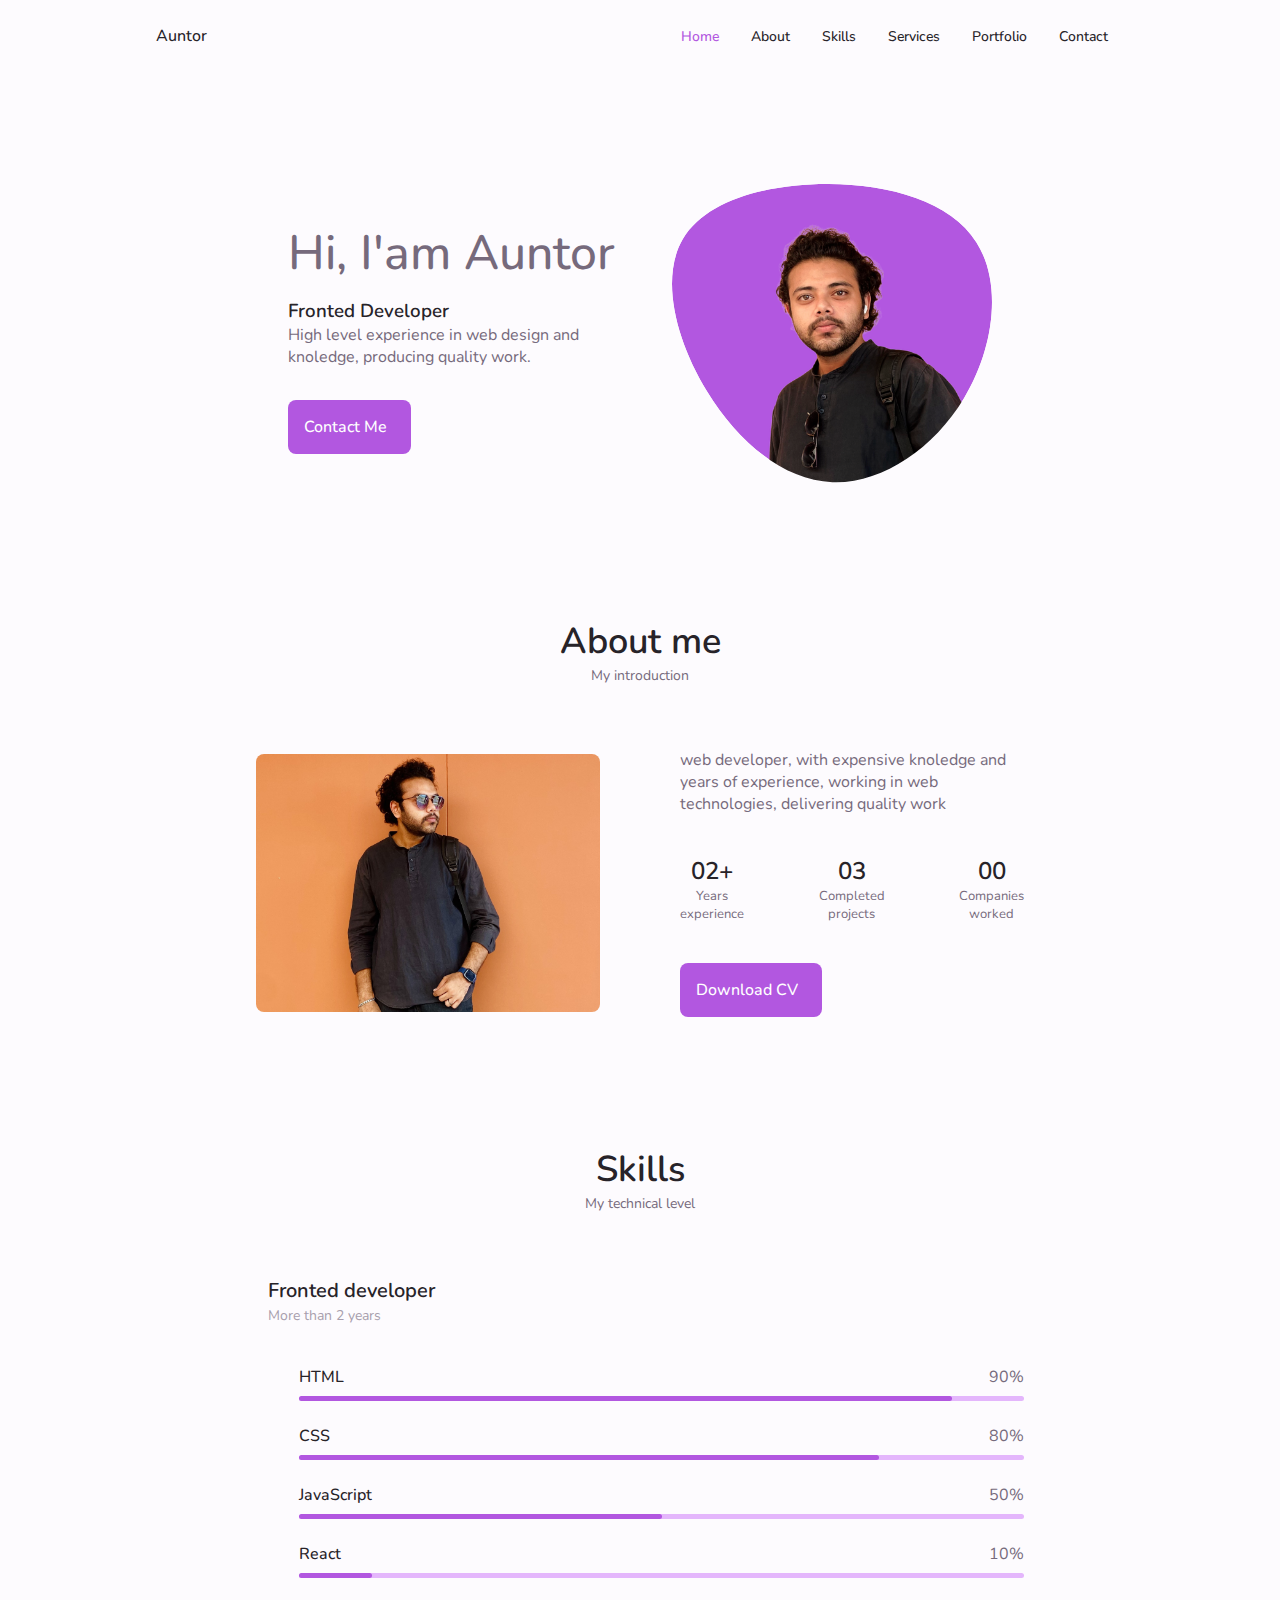
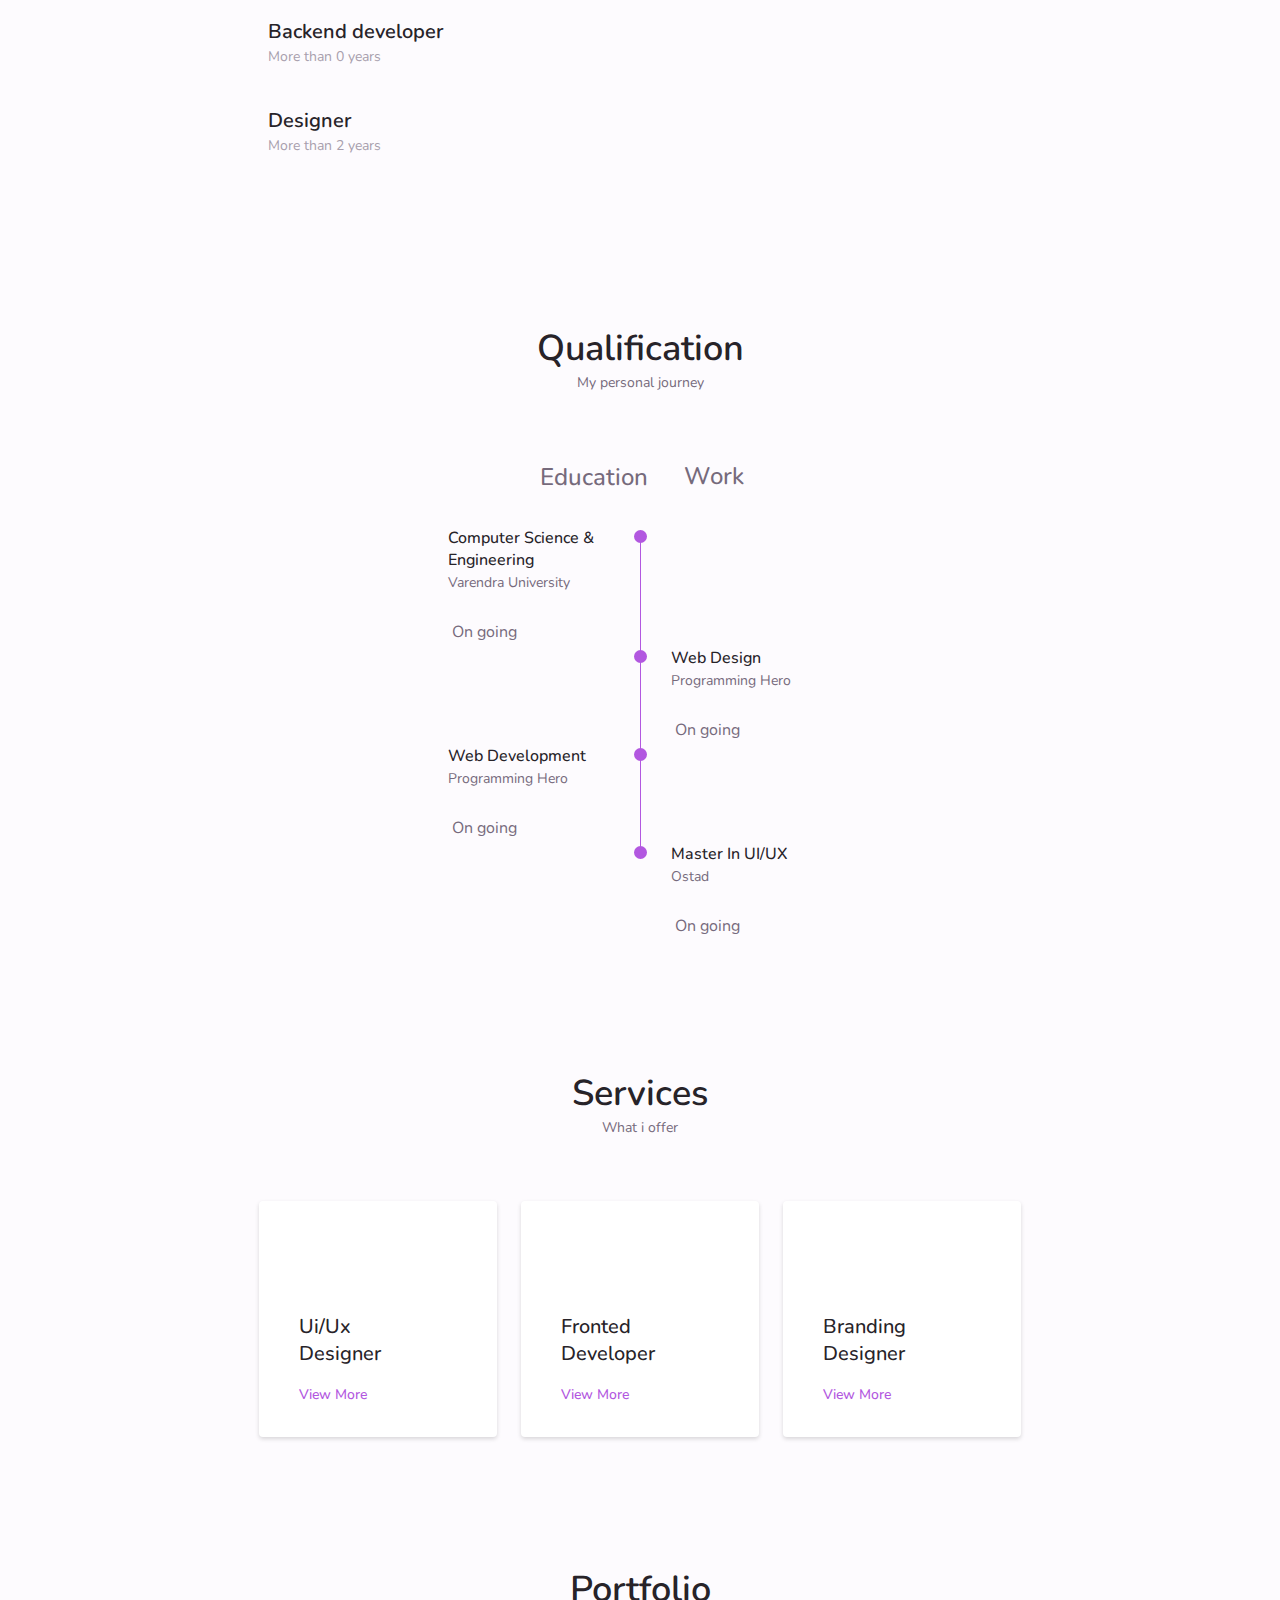
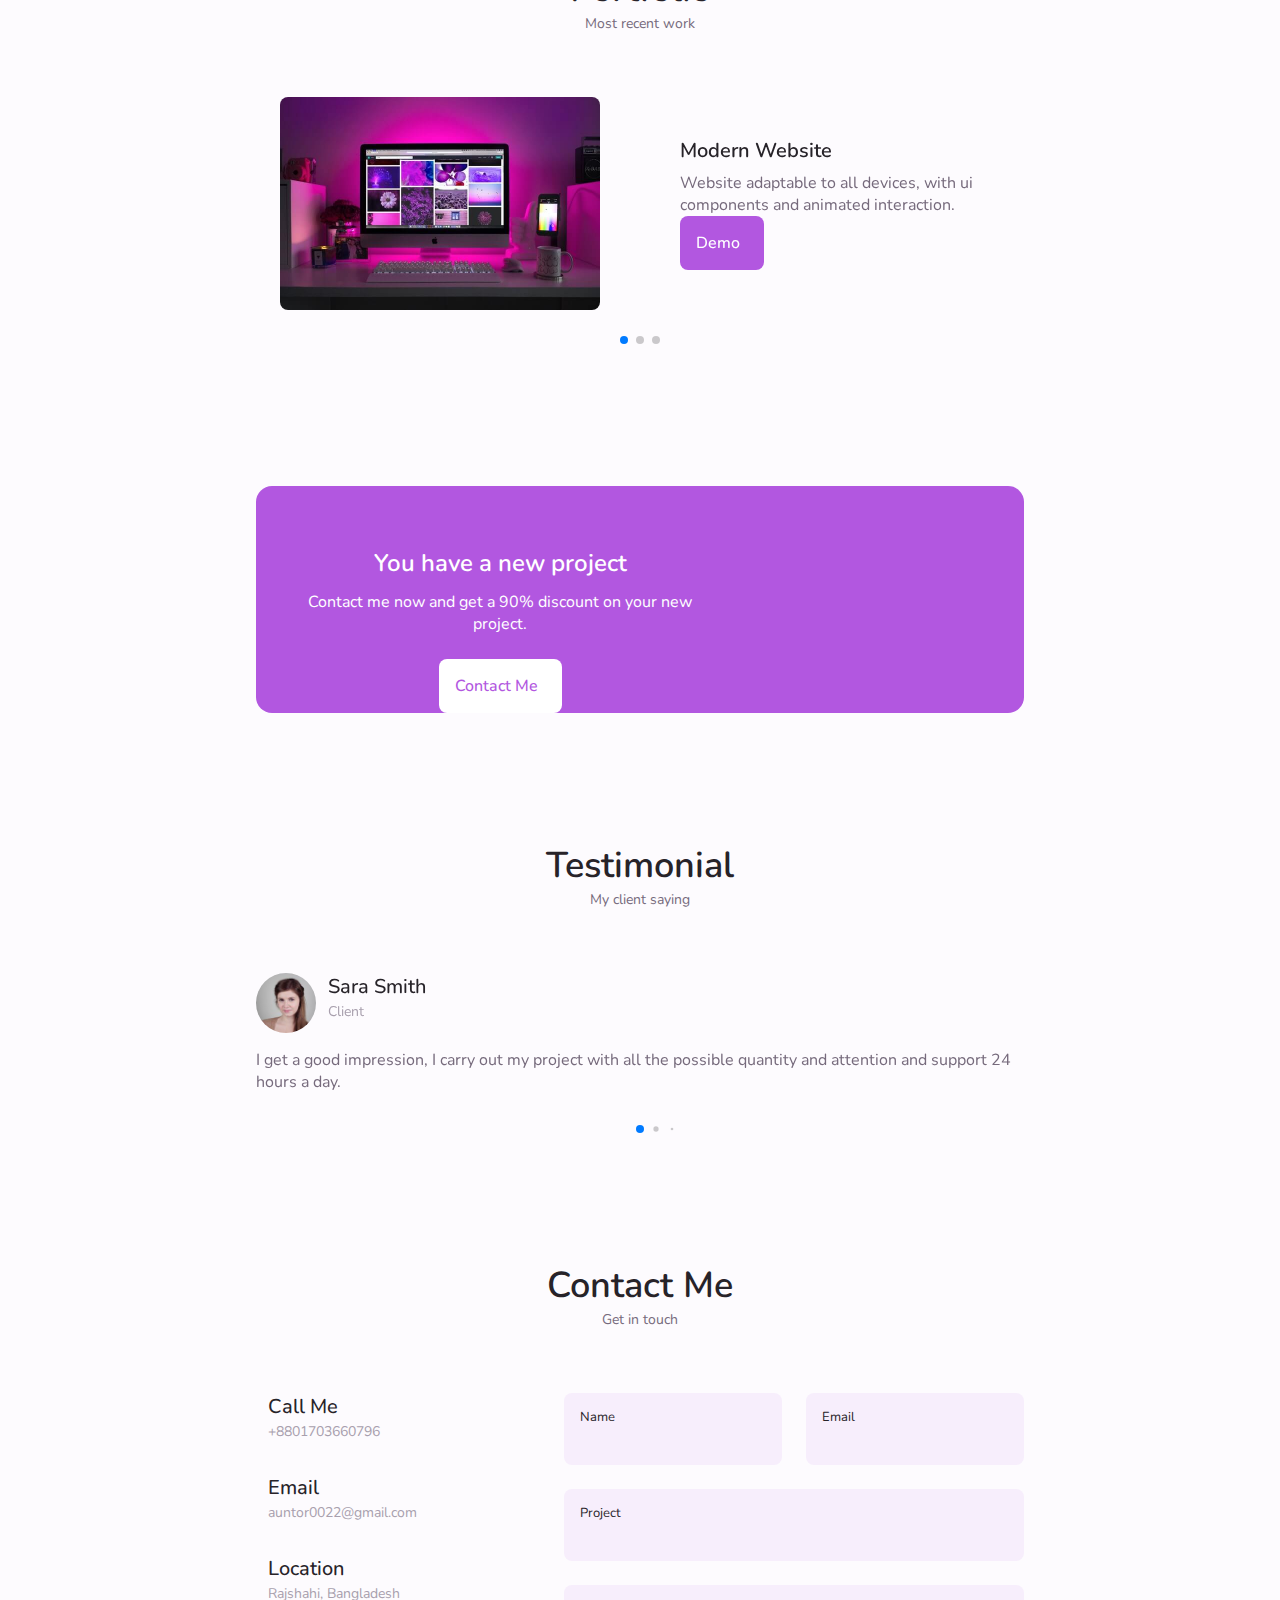
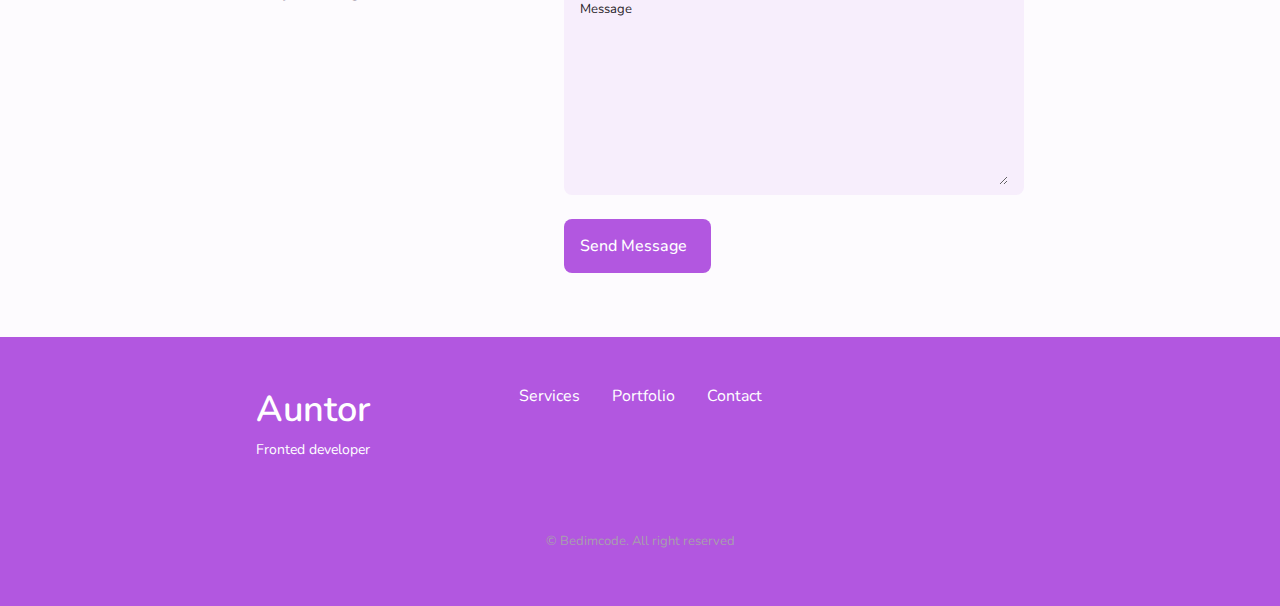
==== index.html @ 0e282d73 "Add files via upload" ====
<!DOCTYPE html>
<html lang="en">

<!-- <head> -->
<meta charset="UTF-8">
<meta name="viewport" content="width=device-width, initial-scale=1.0">

<!-- UNICON -->
<link rel="stylesheet" href="https://unicons.iconscout.com/release/v4.0.8/css/line.css">

<link rel="stylesheet" href="/CSS/swiper-bundle.min.css">

<!-- CSS -->
<link rel="stylesheet" href="/CSS/style.css">

<title>Portfolio</title>
</head>

<body>

    <!-- Header -->
    <header class="header" id="header">
        <nav class="nav container">
            <a href="#" class="nav_logo">Auntor</a>

            <div class="nav_menu" id="nav-menu">
                <ul class="nav_list grid">
                    <li class="nav_item">
                        <a href="#home" class="nav_link active-link">
                            <i class="uil uil-estate nav_icon"></i> Home

                        </a>
                    </li>
                    <li class="nav_item">
                        <a href="#about" class="nav_link">
                            <i class="uil uil-user nav_icon"></i> About

                        </a>
                    </li>
                    <li class="nav_item">
                        <a href="#skills" class="nav_link">
                            <i class="uil uil-file-alt nav_icon"></i> Skills

                        </a>
                    </li>
                    <li class="nav_item">
                        <a href="#services" class="nav_link">
                            <i class="uil uil-briefcase-alt nav_icon"></i> Services

                        </a>
                    </li>
                    <li class="nav_item">
                        <a href="#portfolio" class="nav_link">
                            <i class="uil uil-scenery nav_icon"></i> Portfolio

                        </a>
                    </li>
                    <li class="nav_item">
                        <a href="#contact" class="nav_link">
                            <i class="uil uil-message nav_icon"></i> Contact

                        </a>
                    </li>
                </ul>
                <i class="uil uil-times nav_close " id="nav-close"></i>
            </div>

            <div class="nav_btns">
                <!-- Theme change button -->
                <i class="uil uil-moon change-theme" id="theme-button"></i>

                <div class="nav_toggle" id="nav-toggle">
                    <i class="uil uil-apps"></i>
                </div>
            </div>
        </nav>
    </header>

    <!-- Main -->
    <main class="main">
        <!-- Home -->
        <section class="home section" id="home">
            <div class="home_container container grid">
                <div class="home_content grid">
                    <div class="home_social">
                        <a href="" target="_blank" class="home_social-icon">
                            <i class="uil uil-linkedin-alt"></i>
                        </a>
                        <a href="" target="_blank" class="home_social-icon">
                            <i class="uil uil-dribbble"></i>
                        </a>
                        <a href="" target="_blank" class="home_social-icon">
                            <i class="uil uil-github-alt"></i>
                        </a>
                    </div>

                    <div class="home_img">
                        <svg class="home_blob" viewBox="0 0 200 187" xmlns="http://www.w3.org/2000/svg"
                            xmlns:xlink="http://www.w3.org/1999/xlink">
                            <mask id="mask0" mask-type="alpha">
                                <path d="M190.312 36.4879C206.582 62.1187 201.309 102.826 182.328 134.186C163.346 165.547 
                                130.807 187.559 100.226 186.353C69.6454 185.297 41.0228 161.023 21.7403 129.362C2.45775 
                                97.8511 -7.48481 59.1033 6.67581 34.5279C20.9871 10.1032 59.7028 -0.149132 97.9666 
                                0.00163737C136.23 0.303176 174.193 10.857 190.312 36.4879Z" />
                            </mask>
                            <g mask="url(#mask0)">
                                <path d="M190.312 36.4879C206.582 62.1187 201.309 102.826 182.328 134.186C163.346 
                                165.547 130.807 187.559 100.226 186.353C69.6454 185.297 41.0228 161.023 21.7403 
                                129.362C2.45775 97.8511 -7.48481 59.1033 6.67581 34.5279C20.9871 10.1032 59.7028 
                                -0.149132 97.9666 0.00163737C136.23 0.303176 174.193 10.857 190.312 36.4879Z" />
                                <image class="home_blob-img" x="12" y="18" href="/img/dp.png" />
                            </g>
                        </svg>

                    </div>

                    <div class="home_data">
                        <h1 class="home_title">Hi, I'am Auntor</h1>
                        <h3 class="home_subtitle">Fronted Developer</h3>
                        <p class="home_description">High level experience in web design
                            and knoledge, producing quality work.
                        </p>
                        <a href="#contact" class="button button--flex">
                            Contact Me <i class="uil uil-message button_icon"></i>
                        </a>
                    </div>

                    <div class="home_scroll">
                        <a href="#about" class="home_scroll-button button--flex">
                            <i class="uil uil-mouse-alt home_scroll-mouse"></i>
                            <span class="home_scroll-name">Scroll down</span>
                            <i class="uil uil-arrow-down home_scroll-arrow"></i>
                        </a>
                    </div>
                </div>
            </div>
        </section>

        <!-- About -->
        <section class="about section" id="about">
            <h2 class="section_title">About me</h2>
            <span class="section_subtitle">My introduction</span>

            <div class="about_container container grid">
                <img src="/img/image1.jpeg" alt="" class="about_img">
                <div class="about_data">
                    <p class="about_description">
                        web developer, with expensive knoledge and years of experience,
                        working in web technologies, delivering quality work
                    </p>
                    <div class="about_info">
                        <div>
                            <span class="about_info-title">02+</span>
                            <span class="about_info-name">Years <br> experience </span>
                        </div>
                        <div>
                            <span class="about_info-title">03</span>
                            <span class="about_info-name">Completed <br> projects </span>
                        </div>
                        <div>
                            <span class="about_info-title">00</span>
                            <span class="about_info-name">Companies <br> worked </span>
                        </div>
                    </div>

                    <div class="about_buttons">
                        <a download="" href="" class="button button--flex">
                            Download CV<i class="uil uil-download-alt button_icon"></i>
                        </a>
                    </div>
                </div>
            </div>
        </section>

        <!-- Skills -->
        <section class="skills section" id="skills">
            <h2 class="section_title">Skills</h2>
            <span class="section_subtitle">My technical level</span>

            <div class="skills_container container grid">
                <div>
                    <!-- Skills 1 -->
                    <div class="skills_content skills_open ">
                        <div class="skills_header">
                            <i class="uil uil-brackets-curly skills_icon"></i>

                            <div>
                                <h1 class="skills_title">Fronted developer</h1>
                                <span class="skills_subtitle">More than 2 years</span>
                            </div>

                            <i class="uil uil-angle-down skills_arrow"></i>
                        </div>

                        <div class="skills_list grid">
                            <div class="skills_data">
                                <div class="skills_titles">
                                    <h3 class="skills_name">HTML</h3>
                                    <span class="skills_number">90%</span>
                                </div>
                                <div class="skills_bar">
                                    <span class="skills_parcentage skills_html"></span>
                                </div>
                            </div>

                            <div class="skills_data">
                                <div class="skills_titles">
                                    <h3 class="skills_name">CSS</h3>
                                    <span class="skills_number">80%</span>
                                </div>
                                <div class="skills_bar">
                                    <span class="skills_parcentage skills_css"></span>
                                </div>
                            </div>

                            <div class="skills_data">
                                <div class="skills_titles">
                                    <h3 class="skills_name">JavaScript</h3>
                                    <span class="skills_number">50%</span>
                                </div>
                                <div class="skills_bar">
                                    <span class="skills_parcentage skills_js"></span>
                                </div>
                            </div>

                            <div class="skills_data">
                                <div class="skills_titles">
                                    <h3 class="skills_name">React</h3>
                                    <span class="skills_number">10%</span>
                                </div>
                                <div class="skills_bar">
                                    <span class="skills_parcentage skills_react"></span>
                                </div>
                            </div>

                        </div>
                    </div>

                    <!-- Skills 2 -->
                    <div class="skills_content skills_close">
                        <div class="skills_header">
                            <i class="uil uil-server-network skills_icon"></i>

                            <div>
                                <h1 class="skills_title">Backend developer</h1>
                                <span class="skills_subtitle">More than 0 years</span>
                            </div>

                            <i class="uil uil-angle-down skills_arrow"></i>
                        </div>

                        <div class="skills_list grid">
                            <div class="skills_data">
                                <div class="skills_titles">
                                    <h3 class="skills_name">PHP</h3>
                                    <span class="skills_number">50%</span>
                                </div>
                                <div class="skills_bar">
                                    <span class="skills_parcentage skills_php"></span>
                                </div>
                            </div>

                            <div class="skills_data">
                                <div class="skills_titles">
                                    <h3 class="skills_name">Node Js</h3>
                                    <span class="skills_number">0%</span>
                                </div>
                                <div class="skills_bar">
                                    <span class="skills_parcentage skills_node"></span>
                                </div>
                            </div>

                            <div class="skills_data">
                                <div class="skills_titles">
                                    <h3 class="skills_name">Firebase</h3>
                                    <span class="skills_number">0%</span>
                                </div>
                                <div class="skills_bar">
                                    <span class="skills_parcentage skills_firebase"></span>
                                </div>
                            </div>

                            <div class="skills_data">
                                <div class="skills_titles">
                                    <h3 class="skills_name">Python</h3>
                                    <span class="skills_number">65%</span>
                                </div>
                                <div class="skills_bar">
                                    <span class="skills_parcentage skills_python"></span>
                                </div>
                            </div>

                        </div>
                    </div>

                    <!-- Skills 3 -->
                    <div class="skills_content skills_close">
                        <div class="skills_header">
                            <i class="uil uil-swatchbook skills_icon"></i>

                            <div>
                                <h1 class="skills_title">Designer</h1>
                                <span class="skills_subtitle">More than 2 years</span>
                            </div>

                            <i class="uil uil-angle-down skills_arrow"></i>
                        </div>

                        <div class="skills_list grid">
                            <div class="skills_data">
                                <div class="skills_titles">
                                    <h3 class="skills_name">Figma</h3>
                                    <span class="skills_number">40%</span>
                                </div>
                                <div class="skills_bar">
                                    <span class="skills_parcentage skills_figma"></span>
                                </div>
                            </div>

                            <div class="skills_data">
                                <div class="skills_titles">
                                    <h3 class="skills_name">Sketch</h3>
                                    <span class="skills_number">20%</span>
                                </div>
                                <div class="skills_bar">
                                    <span class="skills_parcentage skills_sketch"></span>
                                </div>
                            </div>

                            <div class="skills_data">
                                <div class="skills_titles">
                                    <h3 class="skills_name">Photoshop</h3>
                                    <span class="skills_number">30%</span>
                                </div>
                                <div class="skills_bar">
                                    <span class="skills_parcentage skills_photoshop"></span>
                                </div>
                            </div>

                        </div>
                    </div>

                </div>
            </div>
        </section>

        <!-- Qualification -->
        <section class="qualification section">
            <h2 class="section_title">Qualification</h2>
            <span class="section_subtitle">My personal journey</span>

            <div class="qualification_container container">
                <div class="qualification_tabs">
                    <div class="qualification_button button--flex qualification_active" data-target="#education">
                        <i class="uil uil-graduation-cap qualification_icon"></i>
                        Education
                    </div>
                    <div class="qualification_button button--flex" data-target="#work">
                        <i class="uil uil-briefcase-alt qualification_icon"></i>
                        Work
                    </div>
                </div>

                <div class="qualification_section">
                    <!-- Qualification content 1-->
                    <div class="qualification_content qualification_active" data-content id="education">
                        <!-- Qualification 1 -->
                        <div class="qualification_data">
                            <div>
                                <h3 class="qualification_title">Computer Science & Engineering</h3>
                                <span class="qualification_subtitle">Varendra University</span>
                                <div>
                                    <i class="uil uil-calendar-alt qualification_icon"></i>
                                    On going
                                </div>
                            </div>

                            <div>
                                <span class="qualification_rounder"></span>
                                <span class="qualification_line"></span>
                            </div>
                        </div>

                        <!-- Qualification 2 -->
                        <div class="qualification_data">
                            <div></div>

                            <div>
                                <span class="qualification_rounder"></span>
                                <span class="qualification_line"></span>
                            </div>

                            <div>
                                <h3 class="qualification_title">Web Design</h3>
                                <span class="qualification_subtitle">Programming Hero</span>
                                <div>
                                    <i class="uil uil-calendar-alt qualification_icon"></i>
                                    On going
                                </div>
                            </div>


                        </div>

                        <!-- Qualification 3 -->
                        <div class="qualification_data">
                            <div>
                                <h3 class="qualification_title">Web Development</h3>
                                <span class="qualification_subtitle">Programming Hero</span>
                                <div>
                                    <i class="uil uil-calendar-alt qualification_icon"></i>
                                    On going
                                </div>
                            </div>

                            <div>
                                <span class="qualification_rounder"></span>
                                <span class="qualification_line"></span>
                            </div>
                        </div>

                        <!-- Qualification 4 -->
                        <div class="qualification_data">
                            <div></div>

                            <div>
                                <span class="qualification_rounder"></span>
                                <!-- <span class="qualification_line"></span> -->
                            </div>
                            <div>
                                <h3 class="qualification_title">Master In UI/UX</h3>
                                <span class="qualification_subtitle">Ostad</span>
                                <div>
                                    <i class="uil uil-calendar-alt qualification_icon"></i>
                                    On going
                                </div>
                            </div>


                        </div>

                    </div>

                    <!-- Qualification content 2-->
                    <div class="qualification_content" data-content id="work">
                        <!-- Qualification 1 -->
                        <div class="qualification_data">
                            <div>
                                <h3 class="qualification_title">Computer Engineering</h3>
                                <span class="qualification_subtitle">Varendra University</span>
                                <div>
                                    <i class="uil uil-calendar-alt qualification_icon"></i>
                                    On going
                                </div>
                            </div>

                            <div>
                                <span class="qualification_rounder"></span>
                                <span class="qualification_line"></span>
                            </div>
                        </div>

                        <!-- Qualification 2 -->
                        <div class="qualification_data">
                            <div></div>

                            <div>
                                <span class="qualification_rounder"></span>
                                <span class="qualification_line"></span>
                            </div>

                            <div>
                                <h3 class="qualification_title">Web Design</h3>
                                <span class="qualification_subtitle">Programming Hero</span>
                                <div>
                                    <i class="uil uil-calendar-alt qualification_icon"></i>
                                    On going
                                </div>
                            </div>


                        </div>

                        <!-- Qualification 3 -->
                        <div class="qualification_data">
                            <div>
                                <h3 class="qualification_title">Web Development</h3>
                                <span class="qualification_subtitle">Programming Hero</span>
                                <div>
                                    <i class="uil uil-calendar-alt qualification_icon"></i>
                                    On going
                                </div>
                            </div>

                            <div>
                                <span class="qualification_rounder"></span>
                                <!-- <span class="qualification_line"></span> -->
                            </div>
                        </div>

                    </div>
                </div>
            </div>
        </section>

        <!-- Services -->
        <section class="services section" id="services">
            <h2 class="section_title">Services</h2>
            <span class="section_subtitle">What i offer</span>

            <div class="services_container container grid">
                <!-- Services 1 -->
                <div class="services_content">
                    <div>
                        <i class="uil uil-web-grid services_icon"></i>
                        <h3 class="services_title">Ui/Ux <br> Designer</h3>
                    </div>

                    <span class="button button--flex button--small button--link services_button">
                        View More
                        <i class="uil uil-arrow-right button_icon"></i>
                    </span>

                    <div class="services_modal">
                        <div class="services_modal-content">
                            <h4 class="services_model-title">Ui/Ux <br> Designer</h4>
                            <i class="uil uil-times services_modal-close"></i>

                            <ul class="services_modal-services grid">
                                <li class="services_modal-service">
                                    <i class="uil uil-check-circle services_modal-icon"></i>
                                    <p>I develop the user interface</p>
                                </li>
                                <li class="services_modal-service">
                                    <i class="uil uil-check-circle services_modal-icon"></i>
                                    <p>Web page development</p>
                                </li>
                                <li class="services_modal-service">
                                    <i class="uil uil-check-circle services_modal-icon"></i>
                                    <p>I create ux element interactions</p>
                                </li>
                                <li class="services_modal-service">
                                    <i class="uil uil-check-circle services_modal-icon"></i>
                                    <p>I position your company brand</p>
                                </li>
                            </ul>
                        </div>
                    </div>
                </div>
                <!-- Services 2 -->
                <div class="services_content">
                    <div>
                        <i class="uil uil-arrow services_icon"></i>
                        <h3 class="services_title">Fronted <br> Developer</h3>
                    </div>

                    <span class="button button--flex button--small button--link services_button">
                        View More
                        <i class="uil uil-arrow-right button_icon"></i>
                    </span>

                    <div class="services_modal">
                        <div class="services_modal-content">
                            <h4 class="services_model-title">Fronted <br> Developer</h4>
                            <i class="uil uil-times services_modal-close"></i>

                            <ul class="services_modal-services grid">
                                <li class="services_modal-service">
                                    <i class="uil uil-check-circle services_modal-icon"></i>
                                    <p>I develop the user interface</p>
                                </li>
                                <li class="services_modal-service">
                                    <i class="uil uil-check-circle services_modal-icon"></i>
                                    <p>Web page development</p>
                                </li>
                                <li class="services_modal-service">
                                    <i class="uil uil-check-circle services_modal-icon"></i>
                                    <p>I create ux element interactions</p>
                                </li>
                                <li class="services_modal-service">
                                    <i class="uil uil-check-circle services_modal-icon"></i>
                                    <p>I position your company brand</p>
                                </li>
                            </ul>
                        </div>
                    </div>
                </div>
                <!-- Services 3 -->
                <div class="services_content">
                    <div>
                        <i class="uil uil-pen services_icon"></i>
                        <h3 class="services_title">Branding <br> Designer</h3>
                    </div>

                    <span class="button button--flex button--small button--link services_button">
                        View More
                        <i class="uil uil-arrow-right button_icon"></i>
                    </span>

                    <div class="services_modal">
                        <div class="services_modal-content">
                            <h4 class="services_model-title">Branding <br> Designer</h4>
                            <i class="uil uil-times services_modal-close"></i>

                            <ul class="services_modal-services grid">
                                <li class="services_modal-service">
                                    <i class="uil uil-check-circle services_modal-icon"></i>
                                    <p>I develop the user interface</p>
                                </li>
                                <li class="services_modal-service">
                                    <i class="uil uil-check-circle services_modal-icon"></i>
                                    <p>Web page development</p>
                                </li>
                                <li class="services_modal-service">
                                    <i class="uil uil-check-circle services_modal-icon"></i>
                                    <p>I create ux element interactions</p>
                                </li>
                                <li class="services_modal-service">
                                    <i class="uil uil-check-circle services_modal-icon"></i>
                                    <p>I position your company brand</p>
                                </li>
                            </ul>
                        </div>
                    </div>
                </div>
            </div>
        </section>

        <!-- Portfolio -->
        <section class="portfolio section" id="portfolio">
            <h2 class="section_title">Portfolio</h2>
            <span class="section_subtitle">Most recent work</span>

            <div class="portfolio_container container swiper mySwiper">
                <div class="swiper-wrapper">
                    <!-- Portfolio 1 -->
                    <div class="portfolio_content grid swiper-slide">
                        <img src="/img/portfolio1.jpg" alt="" class="portfolio_img">

                        <div class="portfolio_data">
                            <h3 class="portfolio_title">Modern Website</h3>
                            <p class="portfolio_descriotion">Website adaptable to all devices, with ui
                                components and animated interaction.
                            </p>
                            <a href="#" class="button button--flex button-small portfolio_button">
                                Demo
                                <i class="uil uil-arrow-right button_icon"></i>
                            </a>
                        </div>
                    </div>
                    <!-- Portfolio 2 -->
                    <div class="portfolio_content grid swiper-slide">
                        <img src="/img/portfolio2.jpg" alt="" class="portfolio_img">

                        <div class="portfolio_data">
                            <h3 class="portfolio_title">Brand Design</h3>
                            <p class="portfolio_descriotion">Website adaptable to all devices, with ui
                                components and animated interaction.
                            </p>
                            <a href="#" class="button button--flex button-small portfolio_button">
                                Demo
                                <i class="uil uil-arrow-right button_icon"></i>
                            </a>
                        </div>
                    </div>
                    <!-- Portfolio 3 -->
                    <div class="portfolio_content grid swiper-slide">
                        <img src="/img/portfolio3.jpg" alt="" class="portfolio_img">

                        <div class="portfolio_data">
                            <h3 class="portfolio_title">Online Store</h3>
                            <p class="portfolio_descriotion">Website adaptable to all devices, with ui
                                components and animated interaction.
                            </p>
                            <a href="#" class="button button--flex button-small portfolio_button">
                                Demo
                                <i class="uil uil-arrow-right button_icon"></i>
                            </a>
                        </div>
                    </div>
                </div>
                <!-- Add arrow -->
                <div class="swiper-button-next">
                    <i class="uil uil-angle-right-b swiper-portfolio-icon"></i>
                </div>
                <div class="swiper-button-prev">
                    <i class="uil uil-angle-left-b swiper-portfolio-icon"></i>
                </div>
                <!-- Pagination -->
                <div class="swiper-pagination"></div>
            </div>
        </section>

        <!-- Project in mind -->
        <section class="project section">
            <div class="project_bg">
                <div class="project_container container grid">
                    <div class="project_data">
                        <h2 class="project_title">You have a new project</h2>
                        <p class="project_description">Contact me now and get a 90% discount on your new project.</p>
                        <a href="#" class="button button--flex button--white">
                            Contact Me
                            <i class="uil uil-message project_icon button_icon"></i>
                        </a>
                    </div>
                    <img src="/img/file.png" alt="" class="project_img">
                </div>
            </div>
        </section>

        <!-- Testimonial -->
        <section class="testimonial section">
            <h2 class="section_title">Testimonial</h2>
            <span class="section_subtitle">My client saying</span>

            <div class="testimonial_container container swiper mySwiper">
                <div class="swiper-wrapper">

                    <!-- Testimonial 1 -->
                    <div class="testimonial_content swiper-slide">
                        <div class="testimonial_data">
                            <div class="testimonial_header">
                                <img src="/img/testimonial1.jpg" alt="" class="testimonial_img">
                                <div>
                                    <h3 class="testimonial_name">Sara Smith</h3>
                                    <span class="testimonial_client">Client</span>
                                </div>
                            </div>

                            <div>
                                <i class="uil uil-star testimonial_icon-star"></i>
                                <i class="uil uil-star testimonial_icon-star"></i>
                                <i class="uil uil-star testimonial_icon-star"></i>
                                <i class="uil uil-star testimonial_icon-star"></i>
                                <i class="uil uil-star testimonial_icon-star"></i>
                            </div>
                        </div>
                        <p class="testimonial_description">I get a good impression,
                            I carry out my project with all the possible
                            quantity and attention and support 24 hours a day.
                        </p>
                    </div>
                    <!-- Testimonial 2 -->
                    <div class="testimonial_content swiper-slide">
                        <div class="testimonial_data">
                            <div class="testimonial_header">
                                <img src="/img/testimonial2.jpg" alt="" class="testimonial_img">
                                <div>
                                    <h3 class="testimonial_name">Tom Halland</h3>
                                    <span class="testimonial_client">Client</span>
                                </div>
                            </div>

                            <div>
                                <i class="uil uil-star testimonial_icon-star"></i>
                                <i class="uil uil-star testimonial_icon-star"></i>
                                <i class="uil uil-star testimonial_icon-star"></i>
                                <i class="uil uil-star testimonial_icon-star"></i>
                                <i class="uil uil-star testimonial_icon-star"></i>
                            </div>
                        </div>
                        <p class="testimonial_description">I get a good impression,
                            I carry out my project with all the possible
                            quantity and attention and support 24 hours a day.
                        </p>
                    </div>
                    <!-- Testimonial 3 -->
                    <div class="testimonial_content swiper-slide">
                        <div class="testimonial_data">
                            <div class="testimonial_header">
                                <img src="/img/testimonial3.jpg" alt="" class="testimonial_img">
                                <div>
                                    <h3 class="testimonial_name">Tom Stark</h3>
                                    <span class="testimonial_client">Client</span>
                                </div>
                            </div>

                            <div>
                                <i class="uil uil-star testimonial_icon-star"></i>
                                <i class="uil uil-star testimonial_icon-star"></i>
                                <i class="uil uil-star testimonial_icon-star"></i>
                                <i class="uil uil-star testimonial_icon-star"></i>
                                <i class="uil uil-star testimonial_icon-star"></i>
                            </div>
                        </div>
                        <p class="testimonial_description">I get a good impression,
                            I carry out my project with all the possible
                            quantity and attention and support 24 hours a day.
                        </p>
                    </div>
                </div>
                 <!-- Add pegination -->
            <div class="swiper-pagination swiper-pagination-testimonial"></div>

            </div>
           

        </section>

        <!-- Contact -->
         <section class="contact section" id="contact">
            <h2 class="section_title">Contact Me</h2>
            <span class="section_subtitle">Get in touch</span>

            <div class="contact_container container grid">
                <div>
                    <div class="contact_information">
                        <i class="uil uil-phone contact_icon"></i>

                        <div>
                            <h3 class="contact_title">Call Me</h3>
                            <span class="contact_subtitle">+8801703660796</span>
                        </div>
                    </div>

                    <div class="contact_information">
                        <i class="uil uil-envelope contact_icon"></i>

                        <div>
                            <h3 class="contact_title">Email</h3>
                            <span class="contact_subtitle">auntor0022@gmail.com</span>
                        </div>
                    </div>

                    <div class="contact_information">
                        <i class="uil uil-map-marker contact_icon"></i>

                        <div>
                            <h3 class="contact_title">Location</h3>
                            <span class="contact_subtitle">Rajshahi, Bangladesh</span>
                        </div>
                    </div>
                </div>

                <form action="" class="contact_form grid">
                    <div class="contact_inputs grid">
                        <div class="contact_content">
                            <label for="" class="contact_label">Name</label>
                            <input type="text" class="contact_input">
                        </div>
                        <div class="contact_content">
                            <label for="" class="contact_label">Email</label>
                            <input type="email" class="contact_input">
                        </div>
                    </div>
                    
                    <div class="contact_content">
                        <label for="" class="contact_label">Project</label>
                        <input type="text" class="contact_input">
                    </div>
                    <div class="contact_content">
                        <label for="" class="contact_label">Message</label>
                        <textarea name="" id="" cols="0" rows="7" class="contact_input"></textarea>
                    </div>
                    <div>
                        <a href="#" class="button button--flex">
                            Send Message
                            <i class="uil uil-message button_icon"></i>
                        </a>
                    </div>
                </form>
            </div>
         </section>

    </main>

    <!-- Footer -->
     <footer class="footer">
        <div class="footer_bg">
            <div class="footer_container container grid">
                <div>
                    <h1 class="footer_title">Auntor</h1>
                    <span class="footer_subtittle">Fronted developer</span>
                </div>

                <ul class="footer_links">
                    <li>
                        <a href="#services" class="footer_link">Services</a>
                    </li>
                    <li>
                        <a href="#portfolio" class="footer_link">Portfolio</a>
                    </li>
                    <li>
                        <a href="#contact" class="footer_link">Contact</a>
                    </li>
                </ul>

                <div class="footer_social">
                    <a href="" target="_blank" class="footer_social">
                        <i class="uil uil-facebook-f"></i>
                    </a>

                    <a href="" target="_blank" class="footer_social">
                        <i class="uil uil-instagram"></i>
                    </a>
                    
                    <a href="" target="_blank" class="footer_social">
                        <i class="uil uil-twitter-alt"></i>
                    </a>
                </div>
            </div>

            <p class="footer_copy">&#169; Bedimcode. All right reserved</p>
        </div>
     </footer>

    <!-- Scroll top -->
     <a href="#" class="scrollup" id="scroll-up">
        <i class="uil uil-arrow-up scrollup_icon"></i>
     </a>

    <!-- Swiper js -->
    <script src="/JS/swiper-bundle.min.js"></script>

    <!-- Main js -->
    <script src="/JS/main.js"></script>
</body>

</html>
---- CSS/style.css ----
/* GOOGLE FONTS */
@import url('https://fonts.googleapis.com/css2?family=Nunito:ital,wght@0,200..1000;1,200..1000&family=Poppins:ital,wght@0,100;0,200;0,300;0,400;0,500;0,600;0,700;0,800;0,900;1,100;1,200;1,300;1,400;1,500;1,600;1,700;1,800;1,900&display=swap');


:root {
    --header-height: 3rem;

    /* COLOURS */

    /* CHANGE FAVORITE COLOUR */
    --hue-colour: 1000;


    /* HSL COLOURS */
    --first-colour: hsl(var(--hue-colour), 69%, 61%);
    --first-colour-second: hsl(var(--hue-colour), 69%, 61%);
    --first-colour-alt: hsl(var(--hue-colour), 57%, 53%);
    --first-colour-lighter: hsl(var(--hue-colour), 92%, 85%);
    --title-colour: hsl(var(--hue-colour), 8%, 15%);
    --text-colour: hsl(var(--hue-colour), 8%, 45%);
    --text-colour-light: hsl(var(--hue-colour), 8%, 65%);
    --input-colour: hsl(var(--hue-colour), 70%, 96%);
    --body-colour: hsl(var(--hue-colour), 60%, 99%);
    --container-colour: #fff;
    --scroll-bar-colour: hsl(var(--hue-colour), 12%, 90%);
    --scroll-thumb-colour: hsl(var(--hue-colour), 12%, 80%);


    /* Font & typography */
    --body-font: "Nunito", serif;;

    /* 0.5rem = 8px, 1rem = 16px,....*/
    --big-font-size: 2rem;
    --h1-font-size: 1.5rem;
    --h2-font-size: 1.25rem;
    --h3-font-size: 1.125rem;
    --normal-font-size: .938rem;
    --small-font-size: .813rem;
    --smaller-font-size: .75rem;

    /* Font weight */
    --font-medium: 500;
    --font-semi-bold: 600;
    
    /* Margenes bottom */
    --mb-0-25: .25rem;
    --mb-0-5: .5rem;
    --mb-0-75: .75rem;
    --mb-1: 1rem;
    --mb-1-5: 1.5rem;
    --mb-2: 2rem;
    --mb-2-5: 2.5rem;
    --mb-3: 3rem;

    /* Z index */
    --z-tooltip: 10;
    --z-fixed: 100;
    --z-modal: 100;

}

/* Fornt size for large devices */
@media screen and (min-width: 968px) {
    :root{
    --big-font-size: 3rem;
    --h1-font-size: 2.25rem;
    --h2-font-size: 1.5rem;
    --h3-font-size: 1.25rem;
    --normal-font-size: 1rem;
    --small-font-size: .875rem;
    --smaller-font-size: .813rem;
    }
    
}

/* Varialble Dark theme */
body.dark-theme{
    /* HSL COLOURS */
    --first-colour-second: hsl(var(--hue-colour), 30%, 8%);
    --title-colour: hsl(var(--hue-colour), 8%, 95%);
    --text-colour: hsl(var(--hue-colour), 8%, 75%);
    --input-colour: hsl(var(--hue-colour), 29%, 16%);
    --body-colour: hsl(var(--hue-colour), 28%, 12%);
    --container-colour: hsl(var(--hue-colour), 29%, 16%);
    --scroll-bar-colour: hsl(var(--hue-colour), 12%, 48%);
    --scroll-thumb-colour: hsl(var(--hue-colour), 12%, 36%);
}


/* Button Darl/Light */
.nav_btns{
    display: flex;
    align-items: center;
}

.change-theme{
    font-size: 1.25rem;
    color: var(--title-colour);
    margin-right: var(--mb-1);
    cursor: pointer;
}

.change-theme:hover{
    color: var(--first-colour);
}


/* Base */
* {
    box-sizing: border-box;
    padding: 0;
    margin: 0;
}

html{
    scroll-behavior: smooth;
}

body{
    margin: 0 0 var(--header-height) 0;
    font-family: var(--body-font);
    font-size: var(--normal-font-size);
    background-color: var(--body-colour);
    color: var(--text-colour);
}

h1,h2,h3,h4{
    color: var(--title-colour);
    font-weight: var(--font-semi-bold);
}

ul{
    list-style: none;
}

a{
    text-decoration: none;
}

img{
    max-width: 100%;
    height: auto;
}

/* resuable css classes */
.section{
    padding: 2rem 0 4rem;
}

.section_title{
    font-size: var(--h1-font-size);
}

.section_subtitle{
    display: block;
    font-size: var(--small-font-size);
    margin-bottom: var(--mb-3);
}

.section_title,
.section_subtitle{
    text-align: center;
}

/* Layout */
.container{
    max-width: 768px;
    margin-left: var(--mb-1-5);
    margin-right: var(--mb-1-5);
}

.grid{
    display: grid;
    gap: 1.5rem;
}

.header{
    width: 100%;
    position: fixed;
    bottom: 0;
    left: 0;
    z-index: var(--z-fixed);
    background-color: var(--body-colour);
}


/* NAV */
.nav{
    max-width: 968px;
    height: var(--header-height);
    display: flex;
    justify-content: space-between;
    align-items: center;
}

.nav_logo,
.nav_toggle{
    color: var(--title-colour);
    font-weight: var(--font-medium);
}

.nav_logo:hover{
    color: var(--first-colour);
}

.nav_toggle{
    font-size: 1.1rem;
    cursor: pointer;
}

.nav_toggle:hover{
    color: var(--first-colour);
}

@media screen and (max-width: 767px) {
     .nav_menu{
        position: fixed;
        bottom: -100%;
        left: 0;
        width: 100%;
        background-color: var(--body-colour);
        padding: 2rem 1.5rem 4rem;
        box-shadow: 0 -1px 4px rgba(0, 0, 0, .15);
        border-radius: 1.5rem 1.5rem 0 0;
        transition: .3s;
     }
}

.nav_list{
    grid-template-columns: repeat(3, 1fr);
    gap: 2rem;
}

.nav_link{
    display: flex;
    flex-direction: column;
    align-items: center;
    font-size: var(--small-font-size);
    color: var(--title-colour);
    font-weight: var(--font-medium);
}

.nav_link:hover{
    color: var(--first-colour);
}

.nav_icon{
    font-size: 1.2rem;
}

.nav_close{
    position: absolute;
    right: 1.3rem;
    bottom: .5rem;
    font-size: 1.5rem;
    cursor: pointer;
    color: var(--first-colour);
}

.nav_close:hover{
    color: var(--first-colour-alt);
}


/* Show menu */
.show-menu{
    bottom: 0;
}

/* Active links */
.active-link{
    color: var(--first-colour);
}

/* Change background header */
.scroll-header{
    box-shadow: 0 -1px 4px rgba(0, 0, 0, .15);
}

/* Home */
.home_container{
    gap: 1rem;
}

.home_content{
    grid-template-columns: .5fr 3fr;
    padding-top: 3.5rem;
    align-items: center;
}

.home_social{
    display: grid;
    grid-template-columns: max-content;
    row-gap: 1rem;
}

.home_social-icon{
    font-size: 1.25rem;
    color: var(--first-colour);
}

.home_social-icon:hover{
    color: var(--first-colour-alt);
}

.home_blob{
    width: 200px;
    fill: var(--first-colour);
}

.home_blob-img{
    width: 200px;
}

.home_data{
    grid-column: 1/3;
}

.home_title{
    font-size: var(--big-font-size);
    color: var(--text-colour);
    font-weight: var(--font-medium);
    margin-bottom: var(--mb-0-75);
}

.home_description{
    margin-bottom: var(--mb-2);
}

.home_scroll{
    display: none;
}

.home_scroll-button{
    color: var(--first-colour);
    transition: .3s;
}

.home_scroll-button:hover{
    transform: translateY(.25rem);
}

.home_scroll-mouse{
    font-size: 2rem;
}

.home_scroll-name{
    font-size: var(--small-font-size);
    color: var(--title-colour);
    font-weight: var(--font-medium);
    margin-right: var(--mb-0-25);
}

.home_scroll-arrow{
    font-size: 1.25rem;
}

/* Buttons */
.button{
    display: inline-block;
    background-color: var(--first-colour);
    color: #fff;
    padding: 1rem;
    border-radius: .5rem;
    font-weight: var(--font-medium);
}

.button:hover{
    background-color: var(--first-colour-alt);
}

.button_icon{
    font-size: 1.25rem;
    margin-left: var(--mb-0-5);
    transition: .3s;
}


.button--white{
    background-color: #fff;
    color: var(--first-colour);
}

.button--white:hover{
    background-color: #fff;
}

.button--flex{
    display: inline-flex;
    align-items: center;
}

.button--small{
    padding: .75rem 1rem;
}

.button--link{
    padding: 0;
    background-color: transparent;
    color: var(--first-colour);
}

.button--link:hover{
    background-color: transparent;
    color: var(--first-colour-alt);
}


/* About */
.about_img{
    width: 200px;
    border-radius: .5rem;
    justify-self: center;
    align-self: center;
}

.about_description{
    text-align: center;
    margin-bottom: var(--mb-2-5);
}

.about_info{
    display: flex;
    justify-content: space-evenly;
    margin-bottom: var(--mb-2-5);
}

.about_info-title{
    font-size: var(--h2-font-size);
    font-weight: var(--font-semi-bold);
    color: var(--title-colour);
}

.about_info-name{
    font-size: var(--smaller-font-size);
}

.about_info-title,
.about_info-name{
    display: block;
    text-align: center;
}

.about_buttons{
    display: flex;
    justify-content: center;
}


/* Skills */
.skills_continer{
    row-gap: 0;
}

.skills_header{
    display: flex;
    align-items: center;
    margin-bottom: var(--mb-2-5);
    cursor: pointer;
}

.skills_icon,
.skills_arrow{
    font-size: 2rem;
    color: var(--first-colour);
}

.skills_icon{
    margin-right: var(--mb-0-75);
}

.skills_title{
    font-size: var(--h3-font-size);
}

.skills_subtitle{
    font-size: var(--small-font-size);
    color: var(--text-colour-light);
}

.skills_arrow{
    margin-left: auto;
    transition: .4s;
}

.skills_list{
    row-gap: 1.5rem;
    padding-left: 2.7rem;
}

.skills_titles{
    display: flex;
    justify-content: space-between;
    margin-bottom: var(--mb-0-5);
}

.skills_name{
    font-size: var(--normal-font-size);
    font-weight: var(--font-medium);
}

.skills_bar,
.skills_parcentage{
    height: 5px;
    border-radius: .25rem;
}

.skills_bar{
    background-color: var(--first-colour-lighter);
}

.skills_parcentage{
    display: block;
    background-color: var(--first-colour);
}

.skills_html{
    width: 90%;
}
.skills_css{
    width: 80%;
}
.skills_js{
    width: 50%;
}
.skills_react{
    width: 10%;
}

.skills_php{
    width: 50%;
}
.skills_node{
    width: 0%;
}
.skills_firebase{
    width: 0%;
}
.skills_python{
    width: 65%;
}
.skills_figma{
    width: 40%;
}
.skills_sketch{
    width: 20%;
}
.skills_photoshop{
    width: 30%;
}

.skills_close .skills_list{
    height: 0;
    overflow: hidden;
}

.skills_open .skills_list{
    height: max-content;
    margin-bottom: var(--mb-2-5);
}

.skills_open .skills_arrow{
    transform: rotateX(-180deg);
}


/* Qualification */
.qualification_tabs{
    display: flex;
    justify-content: space-evenly;
    margin-bottom: var(--mb-2);
}

.qualification_button{
    font-size: var(--h2-font-size);
    font-weight: var(--font-medium);
    cursor: pointer;
}

.qualification_button:hover{
    color: var(--first-colour);
}

.qualification_icon{
    font-size: 1.8rem;
    margin-right: var(--mb-0-25);
}

.qualification_data{
    display: grid;
    grid-template-columns: 1fr max-content 1fr;
    column-gap: 1.5rem;
}

.qualification_title{
    font-size: var(--normal-font-size);
    font-weight: var(--font-medium);
}

.qualification_subtitle{
    display: inline-block;
    font-size: var(--small-font-size);
    margin-bottom: var(--mb-1);
}

.qualification_calender{
    font-size: var(--smaller-font-size);
    color: var(--text-colour-light);
}

.qualification_rounder{
    display: inline-block;
    width: 13px;
    height: 13px;
    background-color: var(--first-colour);
    border-radius: 50%;
}

.qualification_line{
    display: block;
    width: 1px;
    height: 100%;
    background-color: var(--first-colour);
    transform: translate(6px, -7px);
}

.qualification_content {
    display: none;
}

.qualification_active {
    display: block;
}

/* Services */
.services_container{
    gap: 1.5rem;
    grid-template-columns: repeat(2, 1fr);
}

.services_content{
    position: relative;
    background-color: var(--container-colour);
    padding: 3.5rem .5rem 1.25rem 1.5rem;
    border-radius: .25rem;
    box-shadow: 0 2px 4px rgba(0, 0, 0, .15);
    transition: .3s;
}

.services_content:hover{
    box-shadow: 0 4px 8px rgba(0, 0, 0, .15);
}

.services_icon{
    display: block;
    font-size: 1.5rem;
    color: var(--first-colour);
    margin-bottom: var(--mb-1);
}

.services_title{
    font-size: var(--h3-font-size);
    margin-bottom: var(--mb-1);
    font-weight: var(--font-medium);
}

.services_button{
    cursor: pointer;
    font-size: var(--small-font-size)
}

.services_button:hover .button_icon{
    transform: translateX(.25rem);
}

.services_modal{
    position: fixed;
    top: 0;
    left: 0;
    right: 0;
    bottom: 0;
    background-color: rgba(0, 0, 0, .5);
    display: flex;
    align-items: center;
    justify-content: center;
    padding: 0rem;
    z-index: var(--z-modal);
    opacity: 0;
    visibility: hidden;
    transition: .3s;
}

.services_modal-content{
    position: relative;
    background-color: var(--container-colour);
    padding: 1.5rem;
    border-radius: .5rem;
}

.services_modal-services{
    row-gap: 1rem;
}

.services_modal-service{
    display: flex;
}

.services_modal-title{
    font-size: var(--h3-font-size);
    font-weight: var(--font-medium);
    margin-bottom: var(--mb-1-5);
}

.services_modal-close{
    position: absolute;
    top: 1rem;
    right: 1rem;
    font-size: 1.5rem;
    color: var(--first-colour);
    cursor: pointer;
}

.services_modal-icon{
    color: var(--first-colour);
    margin-right: var(--mb-0-25);
}

/* Active Model */
.active-modal{
    opacity: 1;
    visibility: visible;
}


/* Portfolio */
.portfolio_container{
    overflow: inherit;
}

.portfolio_content{
    padding: 0 1.5rem;
}

.portfolio_img{
    width: 265px;
    border-radius: .5rem;
    justify-self: center;
}

.portfolio_title{
    font-size: var(--h3-font-size);
    margin-bottom: var(--mb-0-5);
}

.portfolio_description{
    margin-bottom: var(--mb-0-75);
}

.portfolio_button:hover .button_icon{
    transform: translateX(.25rem);
}

.swiper-button-prev::after,
.swiper-button-next::after{
    content: '';
}

.swiper-portfolio-icon{
    font-size: 2rem;
    color: var(--first-colour);
}

.swiper-button-prev{
    left: -.5rem;
}

.swiper-button-next{
    right: -.5rem;
}

.mySwiper > .swiper-pagination-bullets{
    bottom: -2.5rem;
}

.swiper-button-prev,
.swiper-button-next,
.swiper-button-bullet{
    outline: none;
}

/* Project in mind */
.project{
    text-align: center;
}

.project_bg{
    background-color: var(--first-colour-second);
    padding-top: 3rem;
}

.project_title{
    font-size: var(--h2-font-size);
    margin-bottom: var(--mb-0-75);
}

.project_description{
    margin-bottom: var(--mb-1-5);
}

.project_title,
.project_description{
    color: #fff;
}

.project_img{
    width: 232px;
    justify-self: center;
}


/* Testimonial */
.testimonial_data,
.testimonial_header{
    display: flex;
}

.testimonial_data{
    justify-content: space-between;
    margin-bottom: var(--mb-1);
}

.testimonial_img{
    width: 60px;
    height: 60px;
    border-radius: 50%;
    margin-right: var(--mb-0-75);
}

.testimonial_name{
    font-size: var(--h3-font-size);
    font-weight: var(--font-medium);
}

.testimonial_client{
    font-size: var(--small-font-size);
    color: var(--text-colour-light);
}

.testimonial_description{
    margin-bottom: var(--mb-2-5);
}

.testimonial_icon-star{
    color: var(--first-colour);
}

.testimonial_container .swiper-pagination-testimonial{
    bottom: 0;
}


/* Contact Me */
.contact_container{
    row-gap: 3rem;
}

.contact_information{
    display: flex;
    margin-bottom: var(--mb-2);
}

.contact_icon{
    font-size: 2rem;
    color: var(--first-colour);
    margin-right: var(--mb-0-75);
}

.contact_title{
    font-size: var(--h3-font-size);
    font-weight: var(--font-medium);
}

.contact_subtitle{
    font-size: var(--small-font-size);
    color: var(--text-colour-light);
}

.contact_content{
    background-color: var(--input-colour);
    border-radius: .5rem;
    padding: .75rem 1rem .25rem;
}

.contact_label{
    font-size: var(--smaller-font-size);
    color: var(--title-colour);
}

.contact_input{
    width: 100%;
    background-color: var(--input-colour);
    color: var(--text-colour);
    font-family: var(--body-font);
    font-size: var(--normal-font-size);
    border: none;
    outline: none;
    padding: .25rem .5rem .5rem 0;
}


/* Footer */
.footer{
    padding-top: 2rem;
}

.footer_container{
    row-gap: 3.5rem;
}

.footer_bg{
    background-color: var(--first-colour);
    padding: 2rem 0 3rem;
}

.footer_title{
    font-size: var(--h1-font-size);
    margin-bottom: var(--mb-0-25);
}

.footer_subtittle{
    font-size: var(--small-font-size);
}

.footer_links{
    display: flex;
    flex-direction: column;
    row-gap: 1.5rem;
}

.footer_link:hover{
    color: var(--first-colour-lighter);
}

.footer_social{
    font-size: 1.25rem;
    margin-right: var(--mb-1-5);
}

.footer_social:hover{
    color: var(--first-colour-lighter);
}

.footer_copy{
    font-size: var(--smaller-font-size);
    text-align: center;
    color: var(--text-colour-light);
    margin-top: var(--mb-3);
}

.footer_title,
.footer_subtittle,
.footer_link,
.footer_social{
    color: #fff;
}


/* Scroll up */
.scrollup{
    position: fixed;
    right: 1rem;
    bottom: -20%;
    background-color: var(--first-colour);
    opacity: .8;
    padding: 0 .3rem;
    z-index: var(--z-tooltip);
    transition: .4s;
}

.scrollup:hover{
    background-color: var(--first-colour-alt);
}

.scrollup_icon{
    font-size: 1.5rem;
    color: #fff;
}

/* Show scroll */
.show-scroll{
    bottom: 5rem;
}

/* Scroll bar */
::-webkit-scrollbar{
    width: .60rem;
    background-color: var(--scroll-bar-colour);
    border-radius: .5rem;
}

::-webkit-scrollbar-thumb{
    background-color: var(--scroll-thumb-colour);
    border-radius: .5rem;
}

::-webkit-scrollbar-thumb:hover{
    background-color: var(--text-colour-light);
}


/* Media Quaries */
/* For small device */
@media screen and (max-width: 350px) {
    .container{
        margin-left: var(--mb-1);
        margin-right: var(--mb-1);
    }

    .nav_menu{
        padding: 2rem .25rem 4rem;
    }

    .nav_list{
        column-gap: 0;
    }

    .home_content{
        grid-template-columns: .25fr 3fr;
    }

    .home_blob{
        width: 180px;
    }
    
    .skills_tittle{
        font-size: var(--normal-font-size);
    }

    .qualification_data{
        gap: .5rem;
    }

    .services_container{
        grid-template-columns: max-content;
        justify-content: center;
    }

    .services_content{
        padding-right: 3.5rem;
    }

    .services_modal{
        padding: 0 .5rem;
    }

    .project_img{
        width: 200px;
    }

    .testimonial_data,
    .testimonial_header{
        flex-direction: column;
        align-items: center;
    }

    .testimonial_img{
        margin-right: 0;
        margin-bottom: var(--mb-0-25);
    }

    .testimonial_data,
    .testimonial_description{
        text-align: center;
    }
}


/* For Medium Devices */
@media screen and (min-width: 568px) {
    .home_content{
        grid-template-columns: max-content 1fr 1fr;
    }

    .home_data{
        grid-column: initial;
    }

    .home_img{
        order: 1;
        justify-content: center;
    }

    .about_container,
    .skills_continer,
    .portfolio_content,
    .project_container,
    .contact_container,
    .footer_container{
        grid-template-columns: repeat(2, 1fr);
    }

    .qualification_section{
        display: grid;
        grid-template-columns: .6fr;
        justify-content: center;
    }
}

@media screen and (min-width: 768px){
    .container{
        margin-left: auto;
        margin-right: auto;
    }

    body{
        margin: 0;
    }

    .section{
        padding: 6rem 0 2rem;
    }

    .section_subtitle{
        margin-bottom: 4rem;
    }

    .header{
        top: 0;
        bottom: initial;
    }

    .header,
    .main,
    .footer_container{
        padding: 0 1rem;
    }

    .nav{
        height: calc(var(--header-height) + 1.5rem);
        column-gap: 1rem;
    }

    .nav_icon,
    .nav_close,
    .nav_toggle{
        display: none;
    }

    .nav_list{
        display: flex;
        column-gap: 2rem;
    }

    .nav_menu{
        margin-left: auto;
    }

    .change-theme{
        margin: 0;
    }

    .home_container{
        row-gap: 5rem;
    }

    .home_content{
        padding-top: 5.5rem;
        column-gap: 2rem;
    }

    .home_blob{
        width: 270px;
    }

    /* .home_scroll{
        display: block;
    } */

    .home_scroll-button{
        margin-left: 3rem;
    }

    .about_container{
        column-gap: 5rem;
    }

    .about_img{
        width: 350px;
    }

    .about_description{
        text-align: initial;
    }

    .about_info{
        justify-content: space-between;
    }

    .about_buttons{
        justify-content: initial;
    }

    .qualification_tabs{
        justify-content: center;
    }

    .qualification_button{
        margin: 0 var(--mb-1);
    }

    .qualification_section{
        grid-template-columns: .5fr;
    }

    .services_container{
        grid-template-columns: repeat(3, 218px);
        justify-content: center;
    }

    .services_icon{
        font-size: 2rem;
    }

    .services_content{
        padding: 6rem 0 2rem 2.5rem;
    }

    .services_modal-content{
        width: 450px;
    }

    .portfolio_img{
        width: 320px;
    }

    .portfolio_content{
        align-items: center;
    }

    .project{
        text-align: center;
    }

    .project_bg{
        background: none;
    }

    .project_container{
        background-color: var(--first-colour-second);
        border-radius: 1rem;
        padding: 3rem 2.5rem 0;
        grid-template-columns: 1fr max-content;
        column-gap: 3rem;
    }

    .project_data{
        padding-top: .8rem;
    }

    .footer_container{
        grid-template-columns: repeat(3, 1fr);
    }

    .footer_bg{
        padding: 3rem 0 3.5rem;
    }

    .footer_links{
        flex-direction: row;
        column-gap: 2rem;
    }

    .footer_social{
        justify-self: flex-end;
    }
    .footer_copy{
        margin-top: 4.5rem;
    }
}

/* For Large Devices */
@media screen and (min-width: 1024px) {
    .header,
    .main,
    .footer_container{
        padding: 0;
    }

    .home_blob{
        width: 320px;
    }

    .home_social{
        transform: translateX(-6rem);
    }

    .services_container{
        grid-template-columns: repeat(3, 238px);
    }

    .portfolio_content{
        column-gap: 5rem;
    }

    .swiper-portfolio-icon{
        font-size: 3.5rem;
    }

    .swiper-button-prev{
        left: -3.5rem;
    }

    .swiper-button-next{
        right: -3.5rem;
    }

    .swiper-container-horizontal > .swiper-pagination-bullets{
        bottom: -4.5rem;
    }

    .contact_form{
        width: 460px;
    }

    .contact_inputs{
        grid-template-columns: repeat(2, 1fr);
    }
}
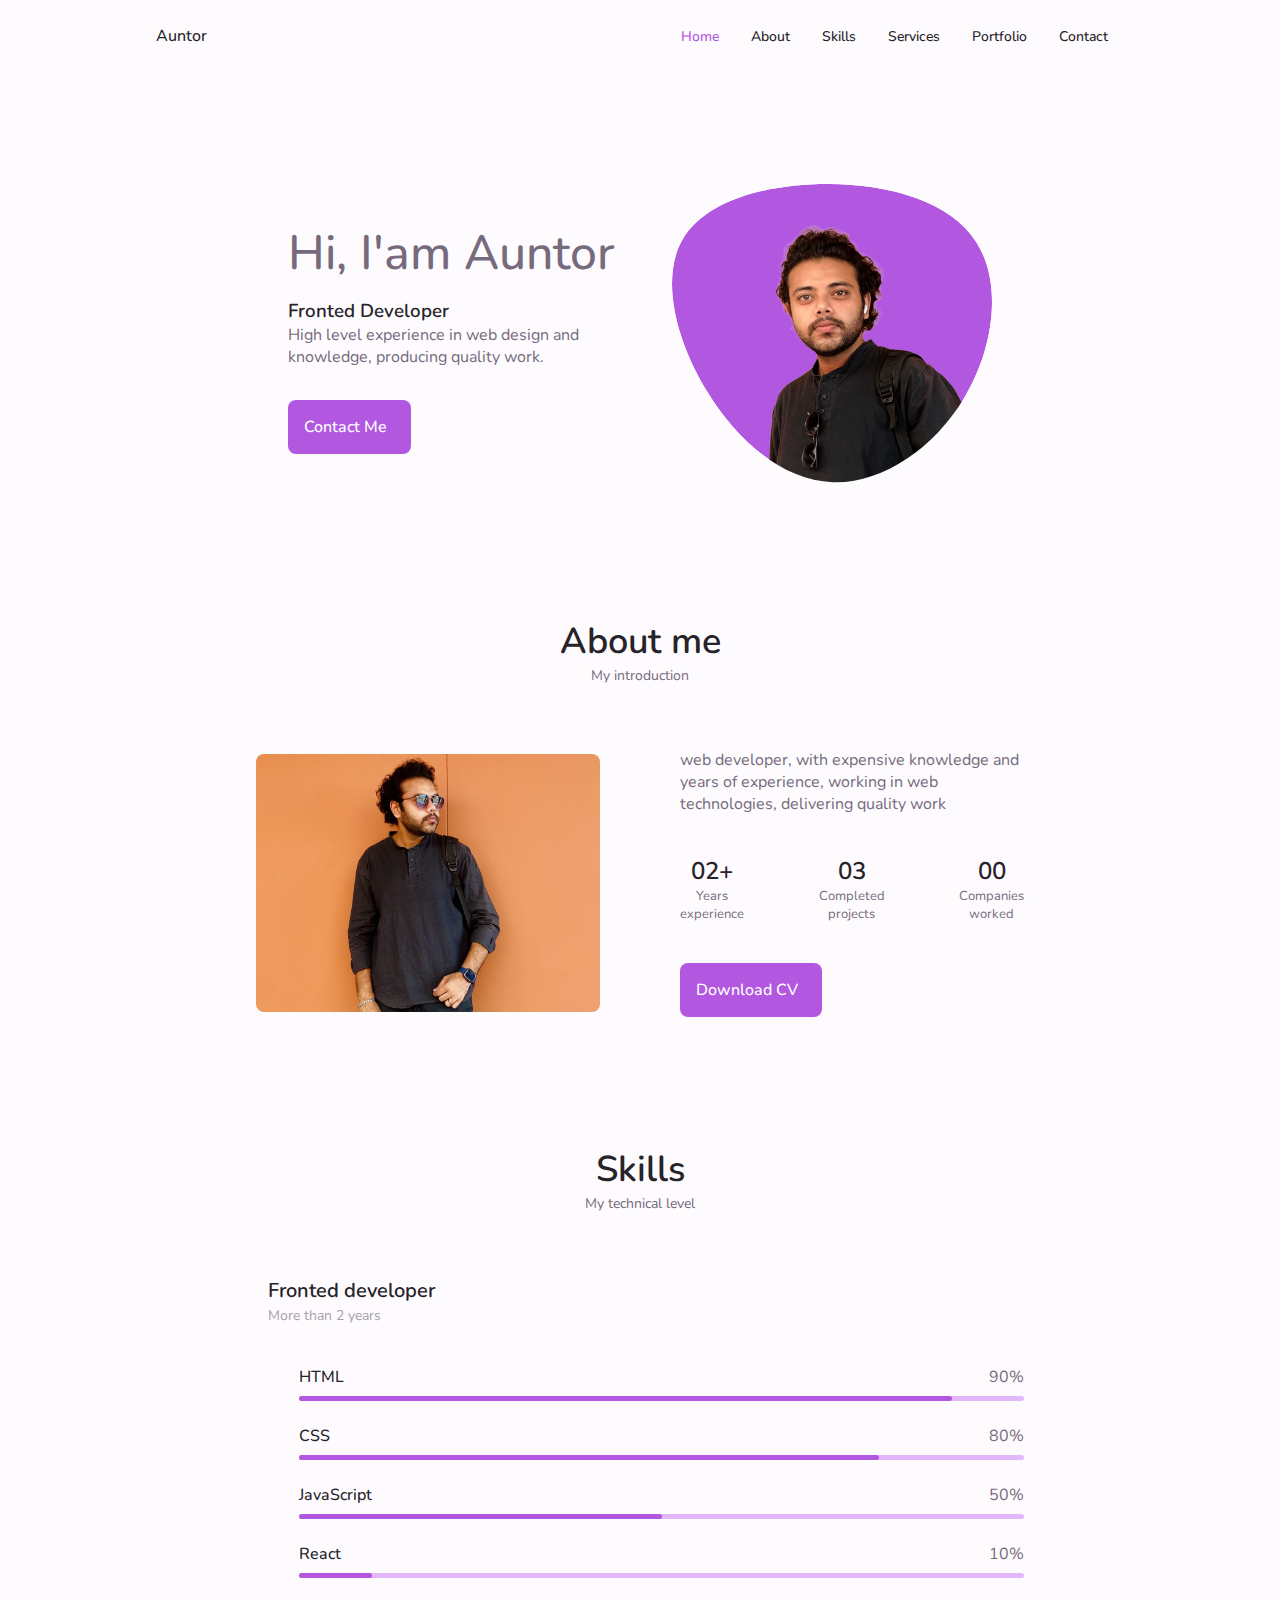
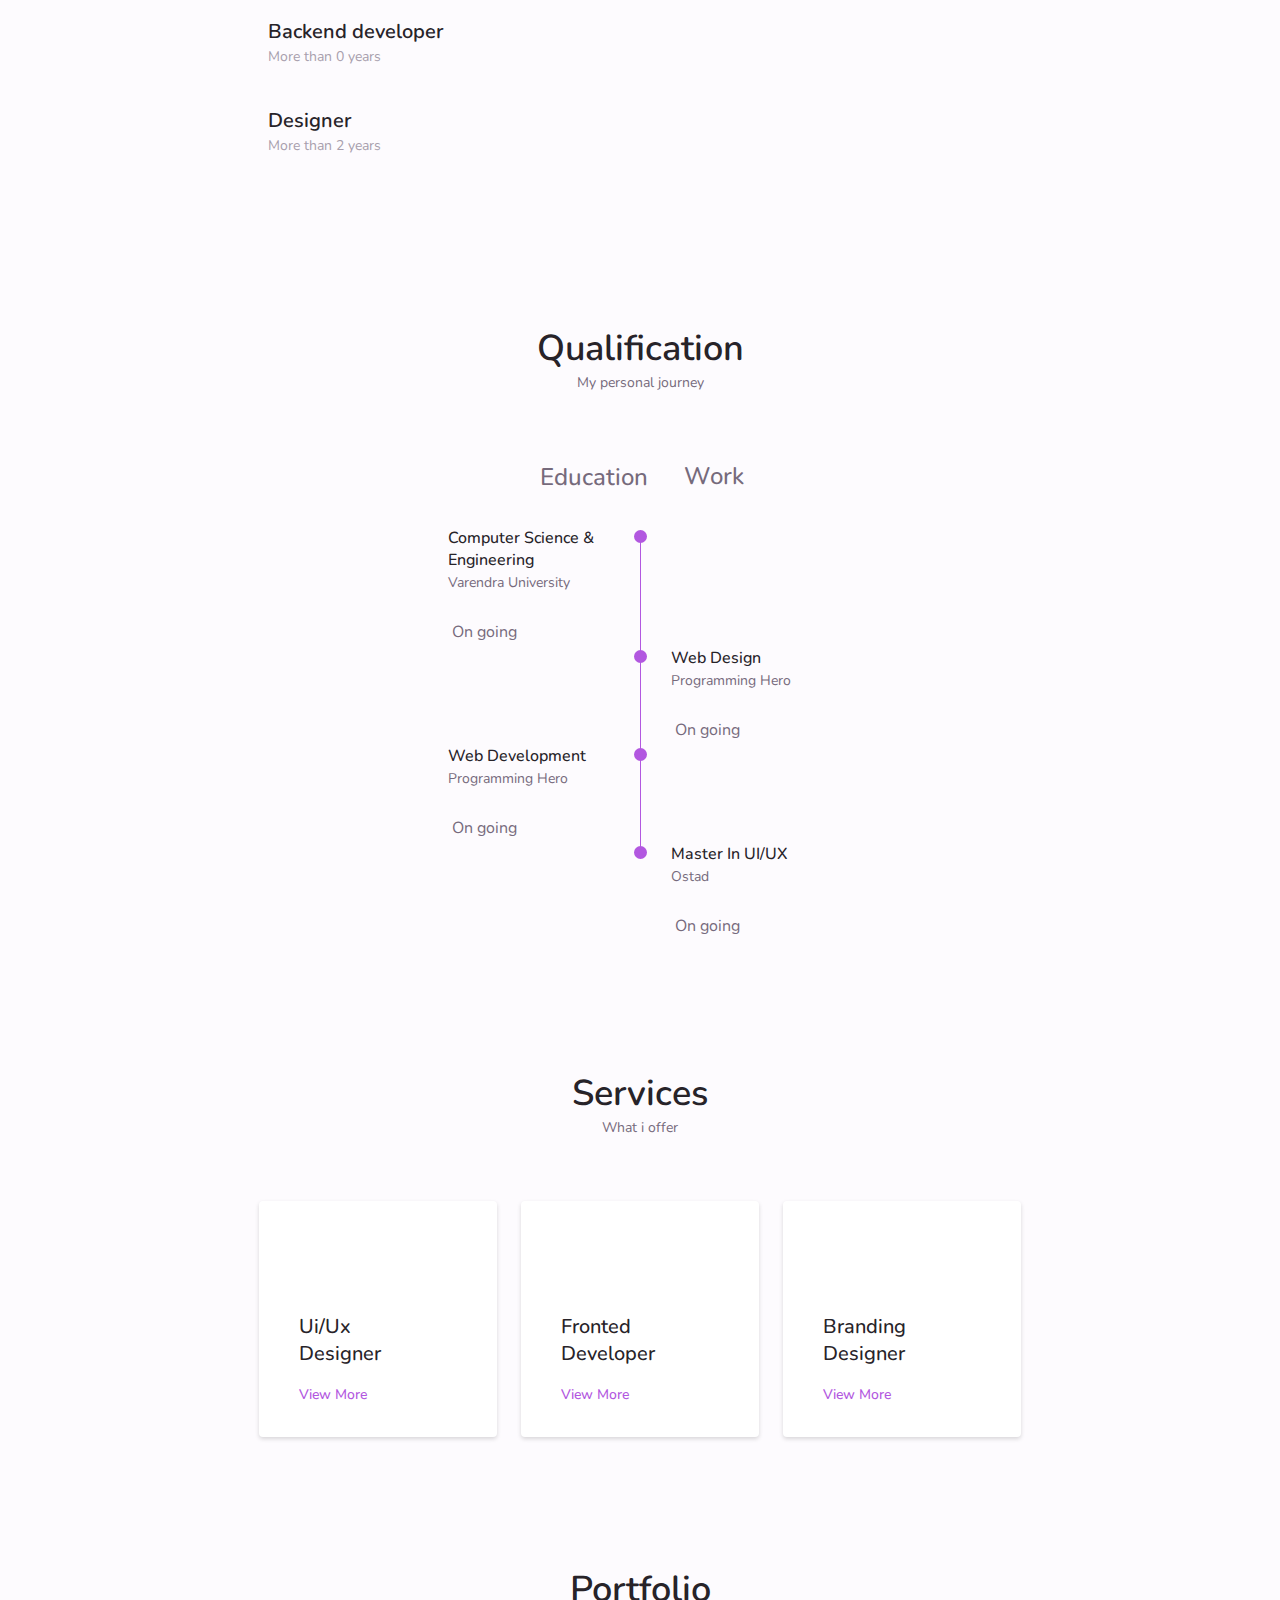
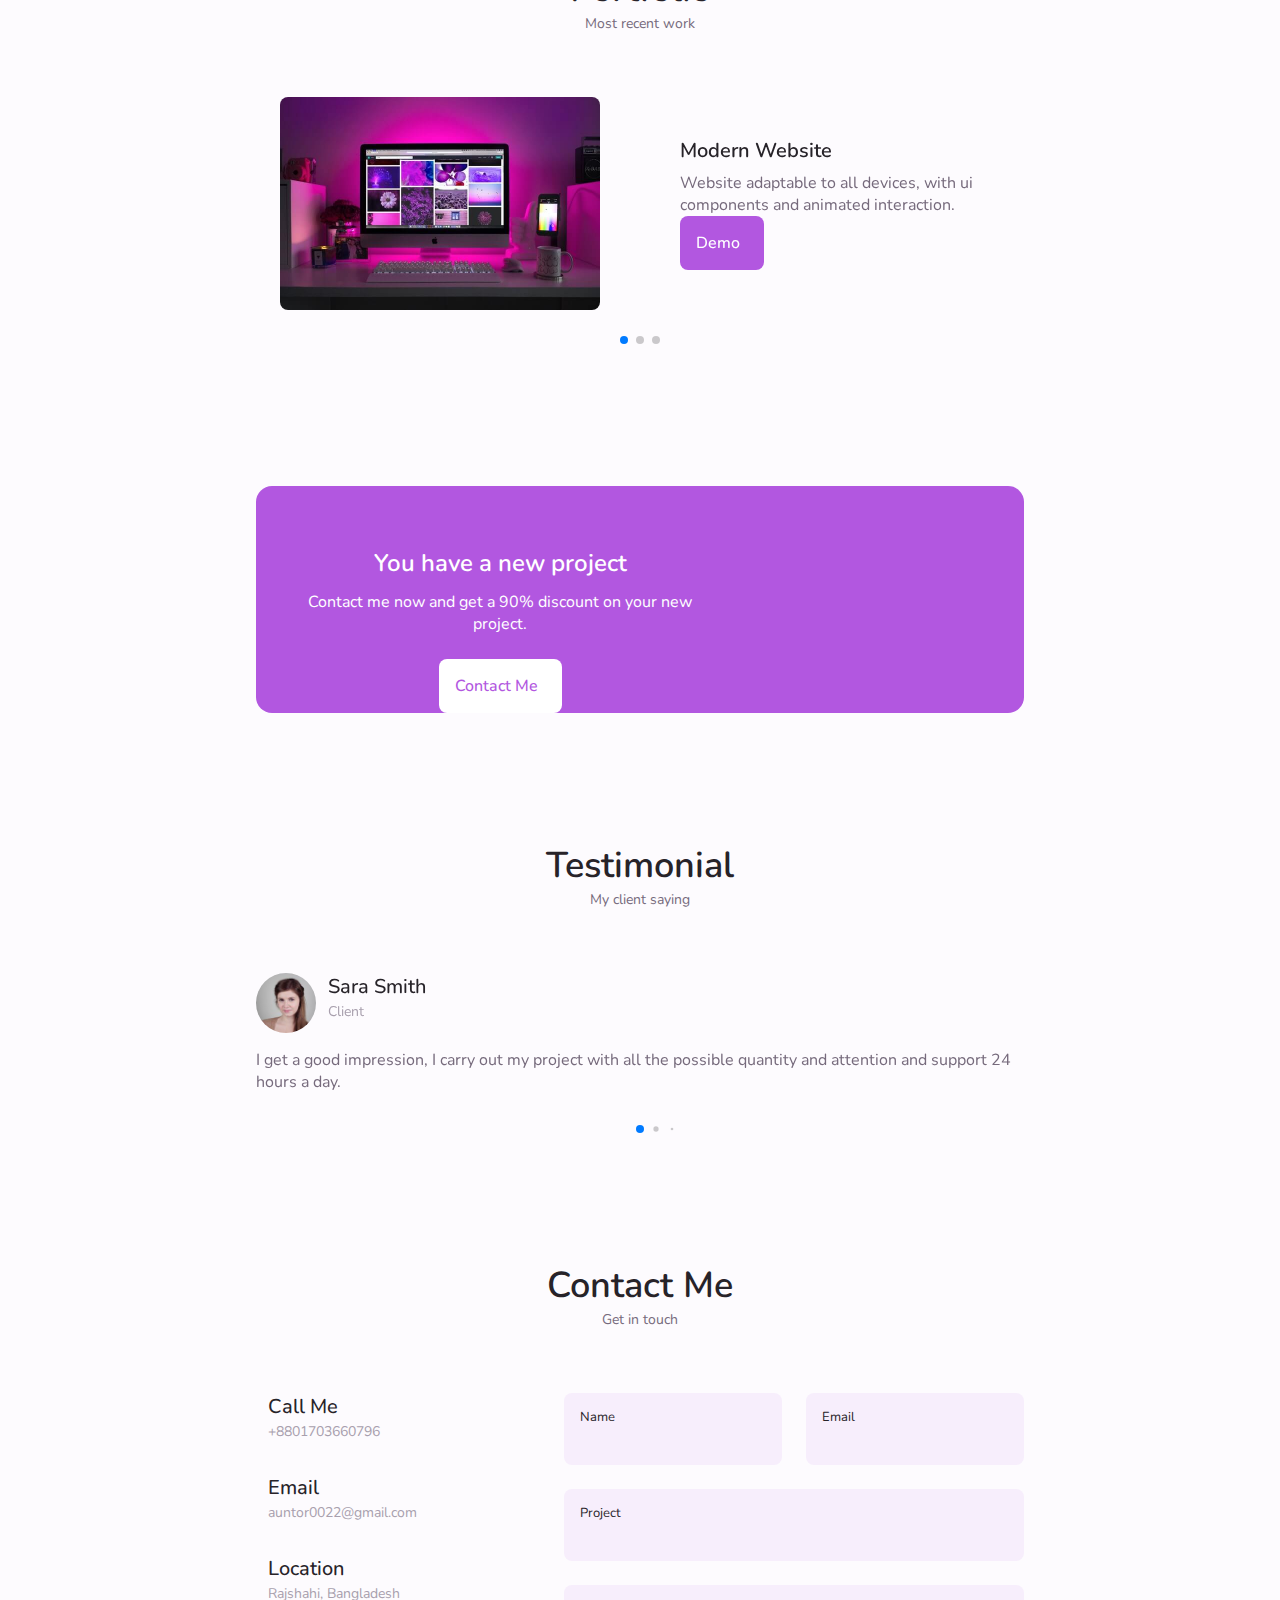
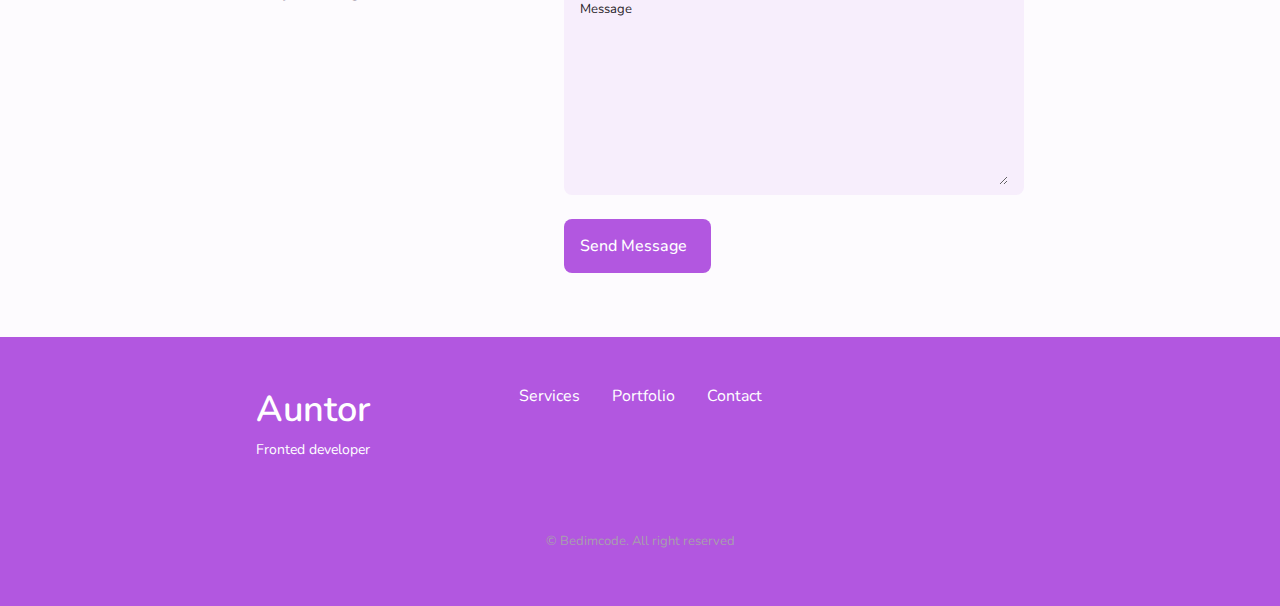
==== commit e47f7a82: "index.html" ====
--- a/index.html
+++ b/index.html
@@ -8,10 +8,10 @@
 <!-- UNICON -->
 <link rel="stylesheet" href="https://unicons.iconscout.com/release/v4.0.8/css/line.css">
 
-<link rel="stylesheet" href="/CSS/swiper-bundle.min.css">
+<link rel="stylesheet" href="CSS/swiper-bundle.min.css">
 
 <!-- CSS -->
-<link rel="stylesheet" href="/CSS/style.css">
+<link rel="stylesheet" href="CSS/style.css">
 
 <title>Portfolio</title>
 </head>
@@ -118,7 +118,7 @@
                         <h1 class="home_title">Hi, I'am Auntor</h1>
                         <h3 class="home_subtitle">Fronted Developer</h3>
                         <p class="home_description">High level experience in web design
-                            and knoledge, producing quality work.
+                            and knowledge, producing quality work.
                         </p>
                         <a href="#contact" class="button button--flex">
                             Contact Me <i class="uil uil-message button_icon"></i>
@@ -142,10 +142,10 @@
             <span class="section_subtitle">My introduction</span>
 
             <div class="about_container container grid">
-                <img src="/img/image1.jpeg" alt="" class="about_img">
+                <img src="img/image1.jpeg" alt="" class="about_img">
                 <div class="about_data">
                     <p class="about_description">
-                        web developer, with expensive knoledge and years of experience,
+                        web developer, with expensive knowledge and years of experience,
                         working in web technologies, delivering quality work
                     </p>
                     <div class="about_info">
@@ -635,7 +635,7 @@
                 <div class="swiper-wrapper">
                     <!-- Portfolio 1 -->
                     <div class="portfolio_content grid swiper-slide">
-                        <img src="/img/portfolio1.jpg" alt="" class="portfolio_img">
+                        <img src="img/portfolio1.jpg" alt="" class="portfolio_img">
 
                         <div class="portfolio_data">
                             <h3 class="portfolio_title">Modern Website</h3>
@@ -650,7 +650,7 @@
                     </div>
                     <!-- Portfolio 2 -->
                     <div class="portfolio_content grid swiper-slide">
-                        <img src="/img/portfolio2.jpg" alt="" class="portfolio_img">
+                        <img src="img/portfolio2.jpg" alt="" class="portfolio_img">
 
                         <div class="portfolio_data">
                             <h3 class="portfolio_title">Brand Design</h3>
@@ -665,7 +665,7 @@
                     </div>
                     <!-- Portfolio 3 -->
                     <div class="portfolio_content grid swiper-slide">
-                        <img src="/img/portfolio3.jpg" alt="" class="portfolio_img">
+                        <img src="img/portfolio3.jpg" alt="" class="portfolio_img">
 
                         <div class="portfolio_data">
                             <h3 class="portfolio_title">Online Store</h3>
@@ -703,7 +703,7 @@
                             <i class="uil uil-message project_icon button_icon"></i>
                         </a>
                     </div>
-                    <img src="/img/file.png" alt="" class="project_img">
+                    <img src="img/file.png" alt="" class="project_img">
                 </div>
             </div>
         </section>
@@ -720,7 +720,7 @@
                     <div class="testimonial_content swiper-slide">
                         <div class="testimonial_data">
                             <div class="testimonial_header">
-                                <img src="/img/testimonial1.jpg" alt="" class="testimonial_img">
+                                <img src="img/testimonial1.jpg" alt="" class="testimonial_img">
                                 <div>
                                     <h3 class="testimonial_name">Sara Smith</h3>
                                     <span class="testimonial_client">Client</span>
@@ -744,7 +744,7 @@
                     <div class="testimonial_content swiper-slide">
                         <div class="testimonial_data">
                             <div class="testimonial_header">
-                                <img src="/img/testimonial2.jpg" alt="" class="testimonial_img">
+                                <img src="img/testimonial2.jpg" alt="" class="testimonial_img">
                                 <div>
                                     <h3 class="testimonial_name">Tom Halland</h3>
                                     <span class="testimonial_client">Client</span>
@@ -768,7 +768,7 @@
                     <div class="testimonial_content swiper-slide">
                         <div class="testimonial_data">
                             <div class="testimonial_header">
-                                <img src="/img/testimonial3.jpg" alt="" class="testimonial_img">
+                                <img src="img/testimonial3.jpg" alt="" class="testimonial_img">
                                 <div>
                                     <h3 class="testimonial_name">Tom Stark</h3>
                                     <span class="testimonial_client">Client</span>
@@ -910,10 +910,10 @@
      </a>
 
     <!-- Swiper js -->
-    <script src="/JS/swiper-bundle.min.js"></script>
+    <script src="JS/swiper-bundle.min.js"></script>
 
     <!-- Main js -->
-    <script src="/JS/main.js"></script>
+    <script src="JS/main.js"></script>
 </body>
 
-</html>+</html>
